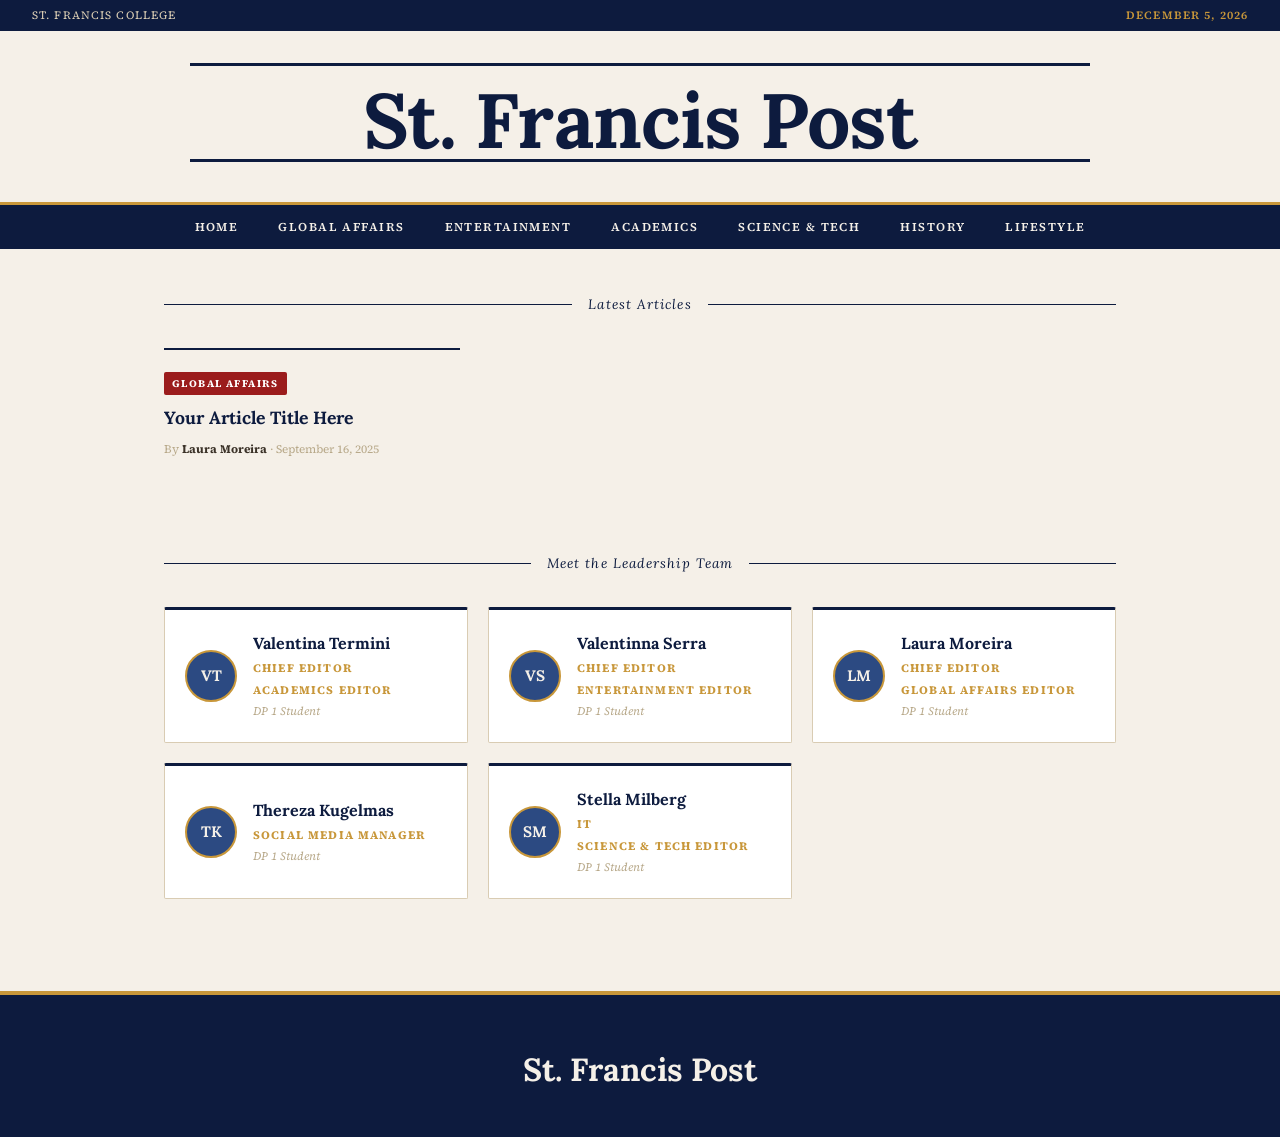
==== index.html @ b8cde94e "Replace coming soon section with article grid Replaced the coming soon section with an article grid " ====
<!DOCTYPE html>
<html lang="en">
<head>
  <meta charset="UTF-8" />
  <meta name="viewport" content="width=device-width, initial-scale=1.0" />
  <title>St. Francis Post</title>
  <link rel="preconnect" href="https://fonts.googleapis.com" />
  <link rel="preconnect" href="https://fonts.gstatic.com" crossorigin />
  <link href="https://fonts.googleapis.com/css2?family=EB+Garamond:ital,wght@0,400;0,700;1,400&family=Lora:ital,wght@0,400;0,700;1,400&family=Source+Serif+4:opsz,wght@8..60,400;8..60,600&display=swap" rel="stylesheet" />
  <link rel="stylesheet" href="styles.css" />
</head>

<body>

  <div class="top-bar">
    <span>St. Francis College</span>
    <span class="top-bar-date" id="auto-date"></span>
  </div>

  <header class="masthead">
    <div class="masthead-rule"></div>
    <h1 class="masthead-title">St. Francis Post</h1>
    <div class="masthead-rule"></div>
  </header>

  <nav class="main-nav">
    <ul class="nav-list">
      <li><a href="index.html">Home</a></li>
      <li><a href="global-affairs.html">Global Affairs</a></li>
      <li><a href="entertainment.html">Entertainment</a></li>
      <li><a href="academics.html">Academics</a></li>
      <li><a href="science-tech.html">Science & Tech</a></li>
      <li><a href="history.html">History</a></li>
      <li><a href="lifestyle.html">Lifestyle</a></li>
    </ul>
  </nav>

  <main class="main-content">

    <div class="section-rule"><span>Latest Articles</span></div>

    <section class="article-grid">
  <article class="card" onclick="location.href='rise-ai.html'" style="cursor:pointer;">
    <span class="label label--global">Global Affairs</span>
    <h3 class="card-headline">Your Article Title Here</h3>
    <p class="card-byline">By <strong>Laura Moreira</strong> · September 16, 2025</p>
  </article>
</section>

    <div class="section-rule"><span>Meet the Leadership Team</span></div>

    <section class="leadership">
      <div class="staff-grid">

        <div class="staff-card">
          <div class="staff-avatar">VT</div>
          <div>
            <h3 class="staff-name">Valentina Termini</h3>
            <p class="staff-title">Chief Editor</p>
            <p class="staff-title">Academics Editor</p>
            <p class="staff-grade">DP 1 Student</p>
          </div>
        </div>

        <div class="staff-card">
          <div class="staff-avatar">VS</div>
          <div>
            <h3 class="staff-name">Valentinna Serra</h3>
            <p class="staff-title">Chief Editor</p>
            <p class="staff-title">Entertainment Editor</p>
            <p class="staff-grade">DP 1 Student</p>
          </div>
        </div>

        <div class="staff-card">
          <div class="staff-avatar">LM</div>
          <div>
            <h3 class="staff-name">Laura Moreira</h3>
            <p class="staff-title">Chief Editor</p>
            <p class="staff-title">Global Affairs Editor</p>
            <p class="staff-grade">DP 1 Student</p>
          </div>
        </div>

        <div class="staff-card">
          <div class="staff-avatar">TK</div>
          <div>
            <h3 class="staff-name">Thereza Kugelmas</h3>
            <p class="staff-title">Social Media Manager</p>
            <p class="staff-grade">DP 1 Student</p>
          </div>
        </div>

        <div class="staff-card">
          <div class="staff-avatar">SM</div>
          <div>
            <h3 class="staff-name">Stella Milberg</h3>
            <p class="staff-title">IT</p>
            <p class="staff-title">Science & Tech Editor</p>
            <p class="staff-grade">DP 1 Student</p>
          </div>
        </div>

      </div>
    </section>

  </main>

  <footer class="site-footer">
    <h2 class="footer-title">St. Francis Post</h2>
  </footer>

  <script>
    document.getElementById('auto-date').textContent = new Date().toLocaleDateString('en-US', {
      month: 'long', day: 'numeric', year: 'numeric'
    });
  </script>

</body>
</html>
---- styles.css ----
/* ============================================================
   ST. FRANCIS POST — SIMPLIFIED STYLESHEET
   ============================================================ */

*, *::before, *::after {
  box-sizing: border-box;
  margin: 0;
  padding: 0;
}

:root {
  --navy:       #0d1b3e;
  --navy-light: #2c4a82;
  --beige:      #f5f0e8;
  --beige-dark: #ede5d5;
  --beige-deep: #d9ccb3;
  --ink:        #1a1612;
  --ink-soft:   #3b3228;
  --rule:       #b8a98a;
  --gold:       #c8973a;
  --red:        #9b1c1c;
  --green:      #1a5c2e;
  --purple:     #5c1a4a;
  --teal:       #1a4a5c;

  --font-lora:     'Lora', serif;
  --font-source:   'Source Serif 4', serif;
  --font-garamond: 'EB Garamond', serif;
}

html { font-size: 16px; }

body {
  background: var(--beige);
  color: var(--ink);
  font-family: var(--font-garamond);
  line-height: 1.7;
  -webkit-font-smoothing: antialiased;
}

a { color: inherit; text-decoration: none; }
ul { list-style: none; }

/* ============================================================
   TOP BAR
   ============================================================ */
.top-bar {
  background: var(--navy);
  color: var(--beige-deep);
  font-family: var(--font-source);
  font-size: 0.7rem;
  letter-spacing: 0.1em;
  text-transform: uppercase;
  padding: 6px 32px;
  display: flex;
  justify-content: space-between;
}

.top-bar-date { color: var(--gold); font-weight: 600; }

/* ============================================================
   MASTHEAD
   ============================================================ */
.masthead {
  text-align: center;
  padding: 32px 24px 24px;
  background: var(--beige);
}

.masthead-rule {
  height: 3px;
  background: var(--navy);
  max-width: 900px;
  margin: 0 auto 16px;
}

.masthead-rule + .masthead-title + .masthead-tagline + .masthead-rule {
  margin: 16px auto 0;
}

.masthead-title {
  font-family: var(--font-lora);
  font-size: clamp(2.8rem, 6vw, 5rem);
  font-weight: 700;
  color: var(--navy);
  line-height: 1;
  letter-spacing: -0.01em;
}

/* ============================================================
   NAV
   ============================================================ */
.main-nav {
  background: var(--navy);
  border-top: 3px solid var(--gold);
  position: sticky;
  top: 0;
  z-index: 100;
}

.nav-list {
  max-width: 1000px;
  margin: 0 auto;
  display: flex;
  justify-content: center;
  flex-wrap: wrap;
}

.nav-list li a {
  display: block;
  padding: 12px 20px;
  font-family: var(--font-source);
  font-size: 0.75rem;
  font-weight: 600;
  letter-spacing: 0.12em;
  text-transform: uppercase;
  color: var(--beige);
  transition: color 0.2s;
}

.nav-list li a:hover { color: var(--gold); }

/* ============================================================
   MAIN CONTENT
   ============================================================ */
.main-content {
  max-width: 1000px;
  margin: 0 auto;
  padding: 0 24px;
}

/* ============================================================
   LABELS
   ============================================================ */
.label {
  display: inline-block;
  font-family: var(--font-source);
  font-size: 0.63rem;
  font-weight: 700;
  letter-spacing: 0.14em;
  text-transform: uppercase;
  padding: 3px 8px;
  border-radius: 2px;
  margin-bottom: 12px;
}

.label--global        { background: var(--red);   color: #fff; }
.label--entertainment { background: var(--purple);  color: #fff; }
.label--academics     { background: var(--gold);    color: #fff; }
.label--science       { background: var(--green);    color: #fff; }
.label--history       { background: #6b4c11;        color: #fff; }
.label--lifestyle     { background: var(--teal);   color: #fff; }


/* ============================================================
   SECTION RULE
   ============================================================ */
.section-rule {
  display: flex;
  align-items: center;
  gap: 16px;
  margin: 44px 0 32px;
}

.section-rule::before,
.section-rule::after {
  content: '';
  flex: 1;
  height: 1px;
  background: var(--navy);
}

.section-rule span {
  font-family: var(--font-lora);
  font-size: 0.85rem;
  font-style: italic;
  letter-spacing: 0.08em;
  color: var(--navy);
  white-space: nowrap;
}

/* ============================================================
   ARTICLE GRID
   ============================================================ */
.article-grid {
  display: grid;
  grid-template-columns: repeat(3, 1fr);
  gap: 32px;
  padding-bottom: 48px;
}

.card {
  border-top: 2px solid var(--navy);
  padding-top: 18px;
}

.card-headline {
  font-family: var(--font-lora);
  font-size: 1.1rem;
  font-weight: 700;
  color: var(--navy);
  line-height: 1.3;
  margin-bottom: 10px;
}

.card-excerpt {
  font-family: var(--font-garamond);
  font-size: 1rem;
  color: var(--ink-soft);
  line-height: 1.6;
  margin-bottom: 12px;
}

.card-byline {
  font-family: var(--font-source);
  font-size: 0.72rem;
  color: var(--rule);
}

.card-byline strong { color: var(--ink-soft); }

/* ============================================================
   LEADERSHIP
   ============================================================ */
.leadership {
  padding-bottom: 60px;
}

.staff-grid {
  display: grid;
  grid-template-columns: repeat(3, 1fr);
  gap: 20px;
  margin-bottom: 32px;
}

.staff-card {
  display: flex;
  align-items: center;
  gap: 16px;
  padding: 20px;
  background: #fff;
  border: 1px solid var(--beige-deep);
  border-top: 3px solid var(--navy);
  border-radius: 2px;
}

.staff-card--featured {
  background: var(--navy);
  border-top-color: var(--gold);
}

.staff-card--featured .staff-name  { color: var(--beige); }
.staff-card--featured .staff-title { color: var(--gold); }
.staff-card--featured .staff-grade { color: var(--beige-deep); }

.staff-avatar {
  width: 52px;
  height: 52px;
  border-radius: 50%;
  background: var(--navy-light);
  border: 2px solid var(--gold);
  display: flex;
  align-items: center;
  justify-content: center;
  font-family: var(--font-lora);
  font-size: 0.95rem;
  font-weight: 700;
  color: var(--beige);
  flex-shrink: 0;
}

.staff-card--featured .staff-avatar {
  background: rgba(255,255,255,0.15);
}

.staff-name {
  font-family: var(--font-lora);
  font-size: 1rem;
  font-weight: 700;
  color: var(--navy);
  margin-bottom: 2px;
}

.staff-title {
  font-family: var(--font-source);
  font-size: 0.72rem;
  font-weight: 700;
  letter-spacing: 0.1em;
  text-transform: uppercase;
  color: var(--gold);
  margin-bottom: 2px;
}

.staff-grade {
  font-family: var(--font-source);
  font-size: 0.72rem;
  font-style: italic;
  color: var(--rule);
}

.faculty-note {
  text-align: center;
  font-family: var(--font-garamond);
  font-size: 1rem;
  font-style: italic;
  color: var(--ink-soft);
  padding: 16px 0;
  border-top: 1px solid var(--beige-deep);
  border-bottom: 1px solid var(--beige-deep);
}

/* ============================================================
   FOOTER
   ============================================================ */
.site-footer {
  background: var(--navy);
  border-top: 4px solid var(--gold);
  text-align: center;
  padding: 48px 24px 32px;
}

.footer-title {
  font-family: var(--font-lora);
  font-size: 2rem;
  font-weight: 700;
  color: var(--beige);
  margin-bottom: 8px;
}

.footer-sub {
  font-family: var(--font-garamond);
  font-size: 1rem;
  font-style: italic;
  color: var(--beige-deep);
  margin-bottom: 12px;
}

.footer-contact {
  font-family: var(--font-source);
  font-size: 0.78rem;
  color: var(--gold);
  letter-spacing: 0.05em;
  margin-bottom: 24px;
}

.footer-copy {
  font-family: var(--font-source);
  font-size: 0.68rem;
  color: rgba(245,240,232,0.35);
  letter-spacing: 0.03em;
}

/* ============================================================
   RESPONSIVE
   ============================================================ */
@media (max-width: 760px) {
  .article-grid  { grid-template-columns: repeat(2, 1fr); }
  .staff-grid    { grid-template-columns: repeat(2, 1fr); }
  .top-bar       { display: none; }
}

@media (max-width: 520px) {
  .article-grid  { grid-template-columns: 1fr; }
  .staff-grid    { grid-template-columns: 1fr; }
  .main-content  { padding: 0 16px; }
  .nav-list li a { padding: 10px 12px; font-size: 0.68rem; }
}

/* ============================================================
   ARTICLE PAGE
   ============================================================ */
.article-page {
  max-width: 680px;
  margin: 48px auto;
  padding-bottom: 60px;
}

.article-title {
  font-family: var(--font-lora);
  font-size: clamp(1.8rem, 3.5vw, 2.8rem);
  font-weight: 700;
  color: var(--navy);
  line-height: 1.2;
  margin-bottom: 12px;
}

.article-meta {
  font-family: var(--font-source);
  font-size: 0.78rem;
  color: var(--rule);
  margin-bottom: 28px;
  padding-bottom: 20px;
  border-bottom: 1px solid var(--beige-deep);
}

.article-meta strong { color: var(--ink-soft); }

.article-body p {
  font-family: var(--font-garamond);
  font-size: 1.15rem;
  line-height: 1.8;
  color: var(--ink);
  margin-bottom: 20px;
}

/* ============================================================
   CATEGORY PAGE
   ============================================================ */
.category-header {
  padding: 40px 0 8px;
}

.category-header h2 {
  font-family: var(--font-lora);
  font-size: clamp(1.8rem, 3vw, 2.5rem);
  font-weight: 700;
  color: var(--navy);
  margin-bottom: 8px;
}

.card:hover .card-headline {
  color: var(--navy-light);
}

/* ============================================================
   COMING SOON
   ============================================================ */
.coming-soon {
  text-align: center;
  padding: 80px 24px;
  border-top: 1px solid var(--beige-deep);
  border-bottom: 1px solid var(--beige-deep);
  margin-bottom: 60px;
}

.coming-soon-icon {
  font-size: 2rem;
  color: var(--gold);
  margin-bottom: 16px;
}

.coming-soon-title {
  font-family: var(--font-lora);
  font-size: 1.6rem;
  font-weight: 700;
  color: var(--navy);
  margin-bottom: 10px;
}

.coming-soon-text {
  font-family: var(--font-garamond);
  font-size: 1.05rem;
  font-style: italic;
  color: var(--ink-soft);
}
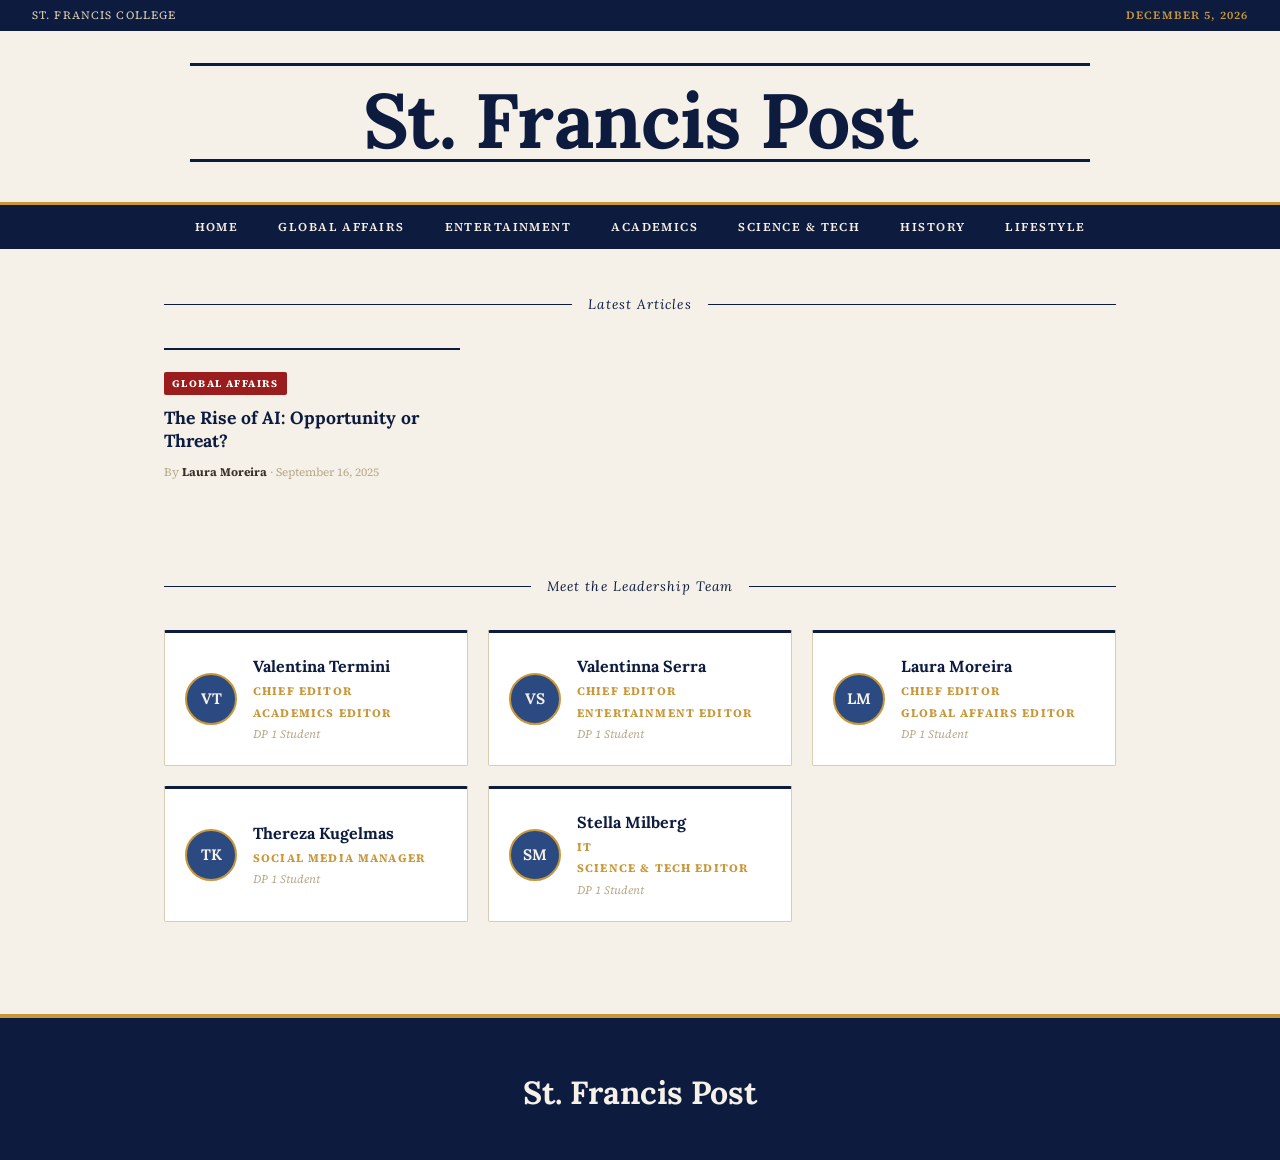
==== commit b2244b7c: "Update article title in index.html" ====
--- a/index.html
+++ b/index.html
@@ -42,7 +42,7 @@
     <section class="article-grid">
   <article class="card" onclick="location.href='rise-ai.html'" style="cursor:pointer;">
     <span class="label label--global">Global Affairs</span>
-    <h3 class="card-headline">Your Article Title Here</h3>
+    <h3 class="card-headline">The Rise of AI: Opportunity or Threat?</h3>
     <p class="card-byline">By <strong>Laura Moreira</strong> · September 16, 2025</p>
   </article>
 </section>
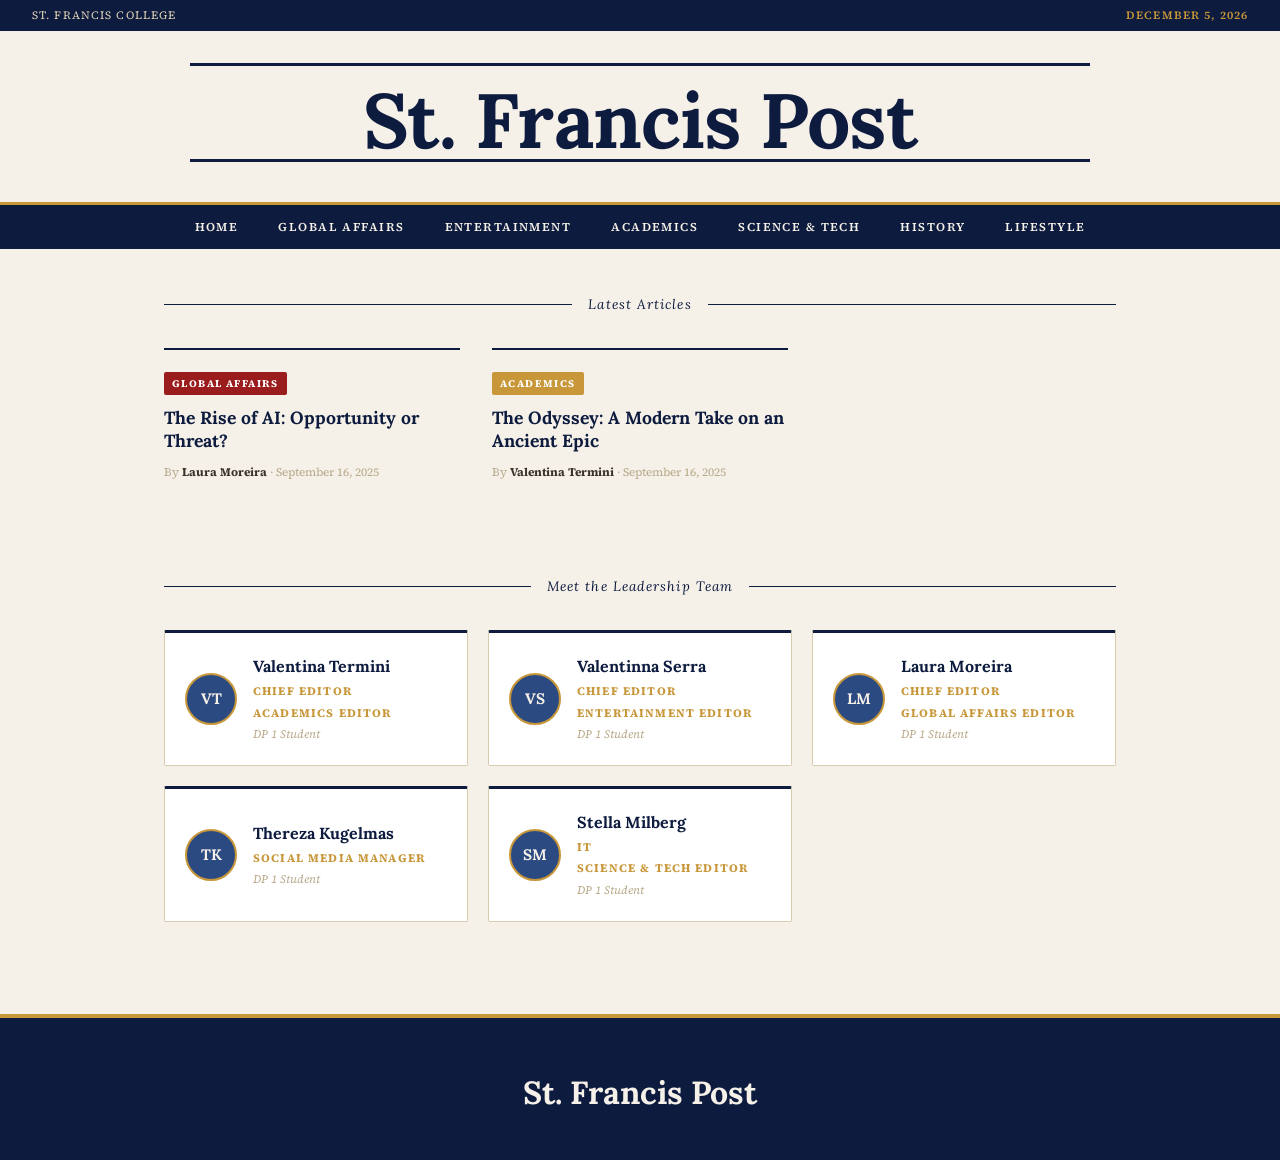
==== commit bcad065b: "Add new article section for 'The Odyssey'" ====
--- a/index.html
+++ b/index.html
@@ -44,6 +44,12 @@
     <span class="label label--global">Global Affairs</span>
     <h3 class="card-headline">The Rise of AI: Opportunity or Threat?</h3>
     <p class="card-byline">By <strong>Laura Moreira</strong> · September 16, 2025</p>
+  </article>
+      
+      <article class="card" onclick="location.href='the-odyssey.html'" style="cursor:pointer;">
+    <span class="label label--academics">Academics</span>
+    <h3 class="card-headline">The Odyssey: A Modern Take on an Ancient Epic</h3>
+    <p class="card-byline">By <strong>Valentina Termini</strong> · September 16, 2025</p>
   </article>
 </section>
 
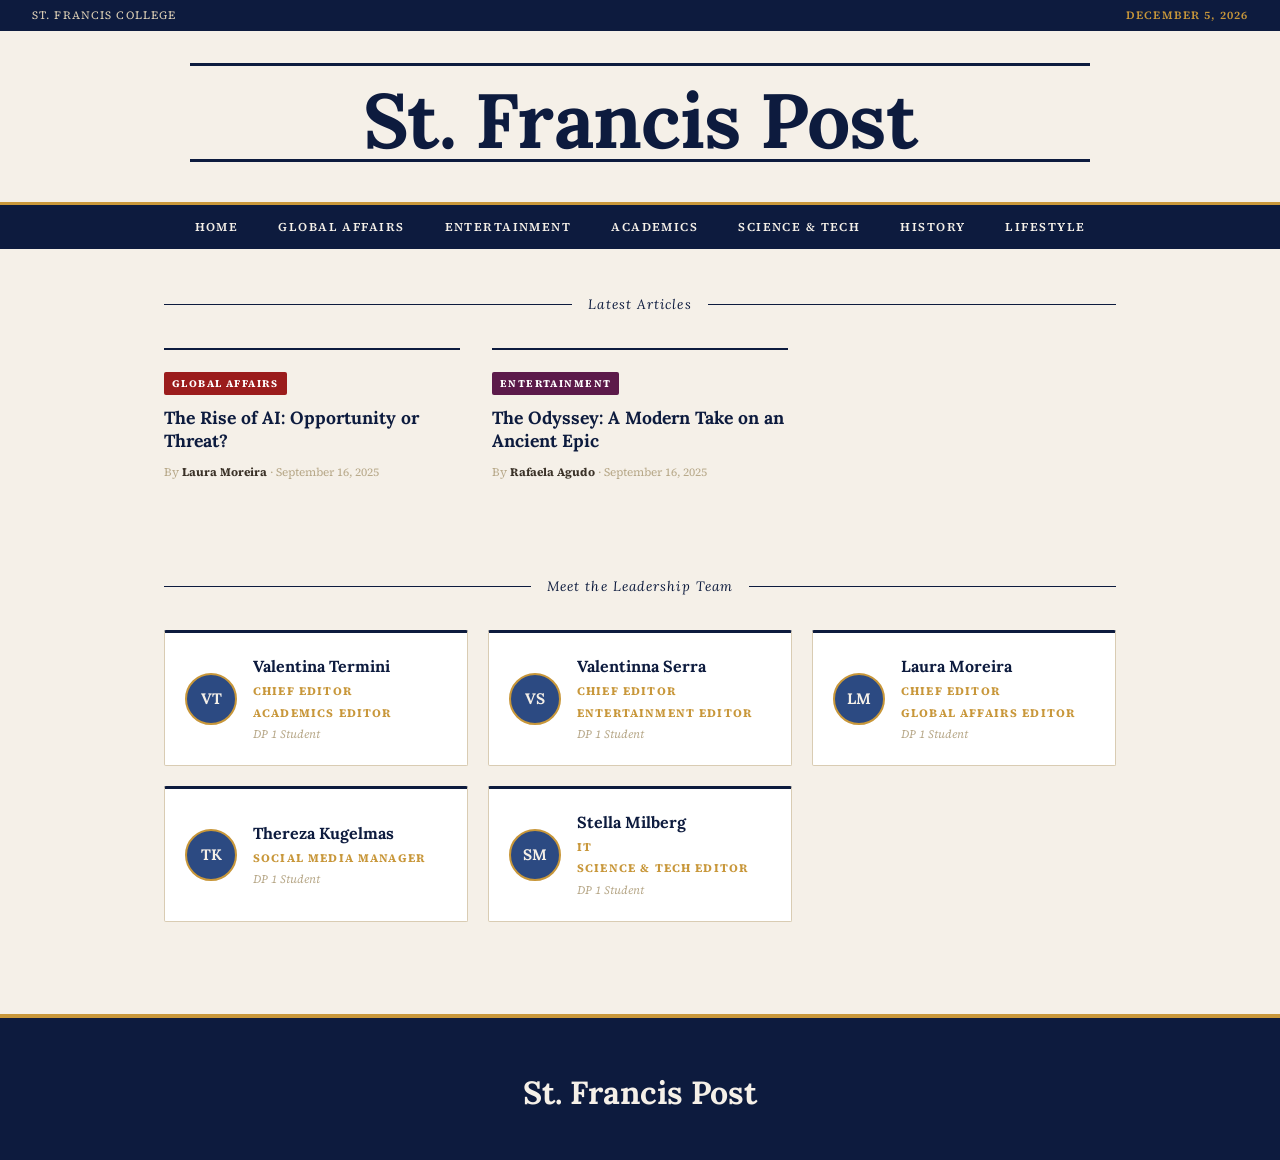
==== commit bd0c203a: "Change label from Academics to Entertainment" ====
--- a/index.html
+++ b/index.html
@@ -47,9 +47,9 @@
   </article>
       
       <article class="card" onclick="location.href='the-odyssey.html'" style="cursor:pointer;">
-    <span class="label label--academics">Academics</span>
+    <span class="label label--entertainment">Entertainment</span>
     <h3 class="card-headline">The Odyssey: A Modern Take on an Ancient Epic</h3>
-    <p class="card-byline">By <strong>Valentina Termini</strong> · September 16, 2025</p>
+    <p class="card-byline">By <strong>Rafaela Agudo</strong> · September 16, 2025</p>
   </article>
 </section>
 
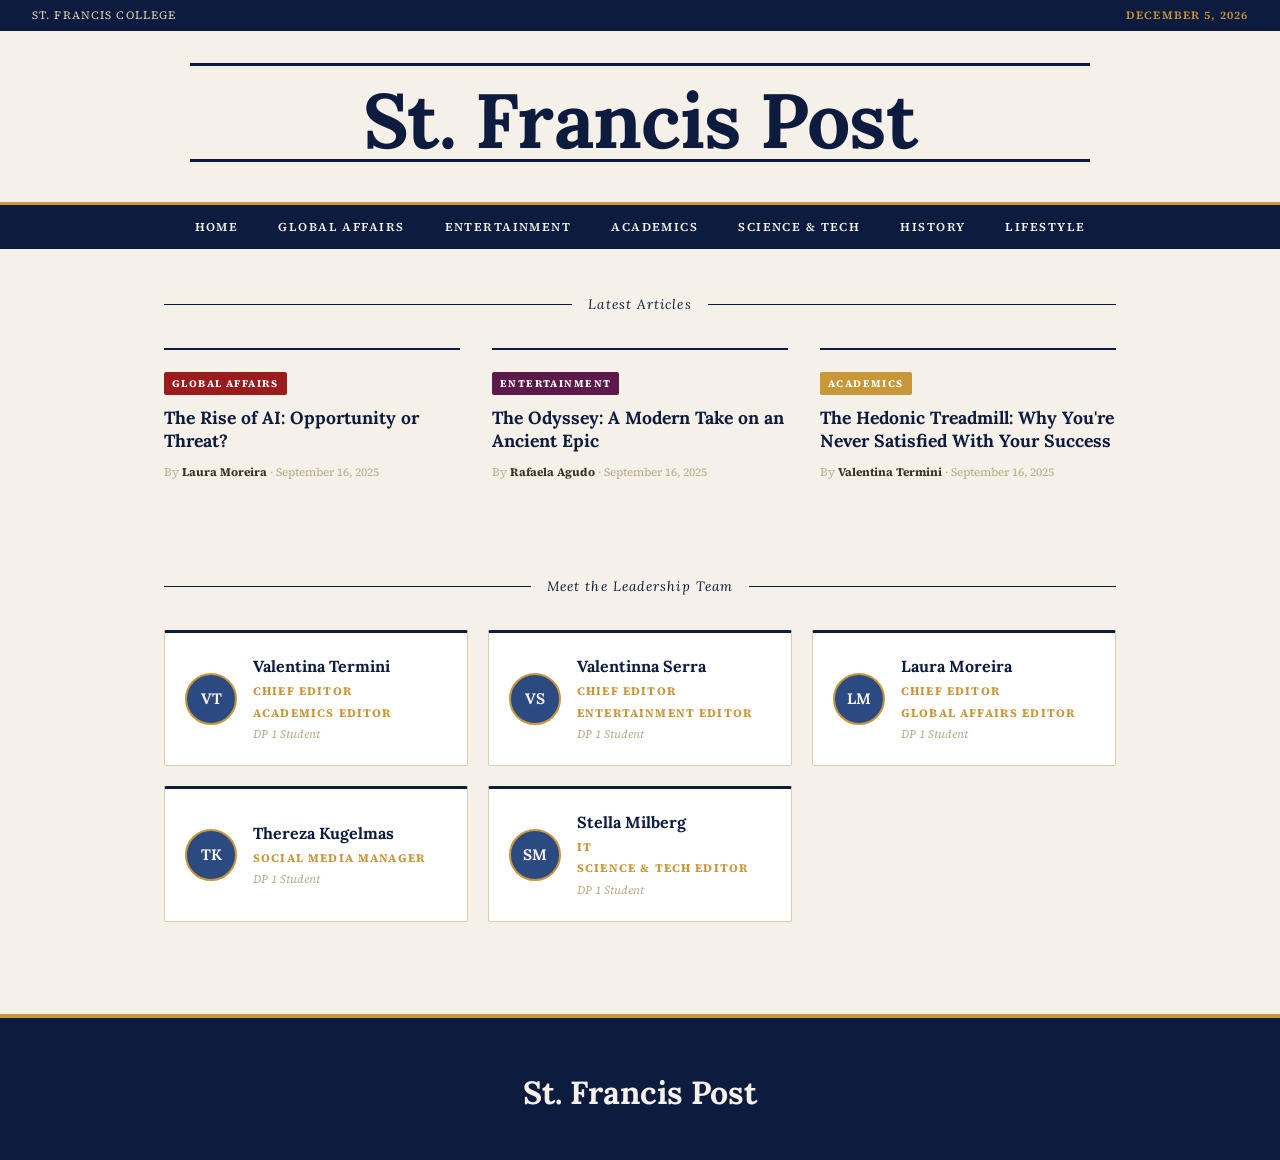
==== commit 20843449: "Add article section for Hedonic Treadmill" ====
--- a/index.html
+++ b/index.html
@@ -50,6 +50,12 @@
     <span class="label label--entertainment">Entertainment</span>
     <h3 class="card-headline">The Odyssey: A Modern Take on an Ancient Epic</h3>
     <p class="card-byline">By <strong>Rafaela Agudo</strong> · September 16, 2025</p>
+  </article>
+
+      <article class="card" onclick="location.href='hedonic.html'" style="cursor:pointer;">
+    <span class="label label--academics">Academics</span>
+    <h3 class="card-headline">The Hedonic Treadmill: Why You're Never Satisfied With Your Success</h3>
+    <p class="card-byline">By <strong>Valentina Termini</strong> · September 16, 2025</p>
   </article>
 </section>
 
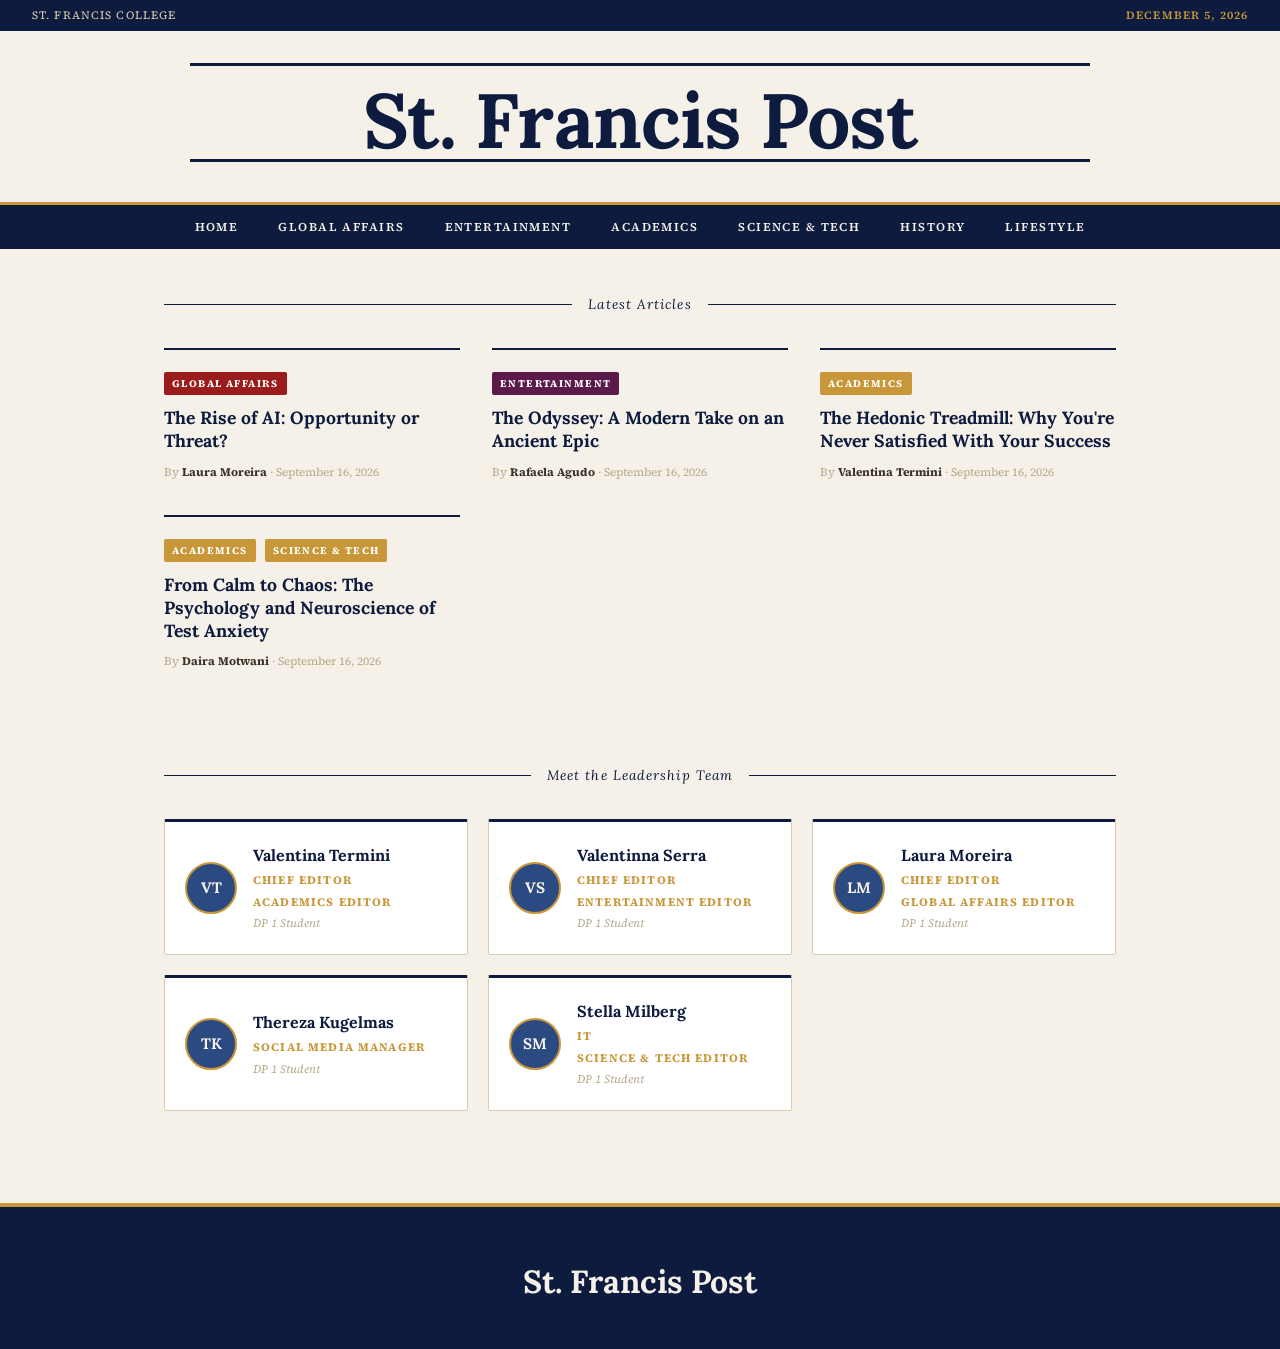
==== commit e21eeee1: "Update publication dates and add new article" ====
--- a/index.html
+++ b/index.html
@@ -43,20 +43,28 @@
   <article class="card" onclick="location.href='rise-ai.html'" style="cursor:pointer;">
     <span class="label label--global">Global Affairs</span>
     <h3 class="card-headline">The Rise of AI: Opportunity or Threat?</h3>
-    <p class="card-byline">By <strong>Laura Moreira</strong> · September 16, 2025</p>
+    <p class="card-byline">By <strong>Laura Moreira</strong> · September 16, 2026</p>
   </article>
       
       <article class="card" onclick="location.href='the-odyssey.html'" style="cursor:pointer;">
     <span class="label label--entertainment">Entertainment</span>
     <h3 class="card-headline">The Odyssey: A Modern Take on an Ancient Epic</h3>
-    <p class="card-byline">By <strong>Rafaela Agudo</strong> · September 16, 2025</p>
+    <p class="card-byline">By <strong>Rafaela Agudo</strong> · September 16, 2026</p>
   </article>
 
       <article class="card" onclick="location.href='hedonic.html'" style="cursor:pointer;">
     <span class="label label--academics">Academics</span>
     <h3 class="card-headline">The Hedonic Treadmill: Why You're Never Satisfied With Your Success</h3>
-    <p class="card-byline">By <strong>Valentina Termini</strong> · September 16, 2025</p>
+    <p class="card-byline">By <strong>Valentina Termini</strong> · September 16, 2026</p>
   </article>
+
+<article class="card" onclick="location.href='testanxiety.html'" style="cursor:pointer;">
+    <span class="label label--academics">Academics</span>
+    <span class="label label--academics">Science & Tech</span>
+    <h3 class="card-headline">From Calm to Chaos: The Psychology and Neuroscience of Test Anxiety</h3>
+    <p class="card-byline">By <strong>Daira Motwani</strong> · September 16, 2026</p>
+  </article>
+    
 </section>
 
     <div class="section-rule"><span>Meet the Leadership Team</span></div>
--- a/styles.css
+++ b/styles.css
@@ -453,3 +453,6 @@
   font-style: italic;
   color: var(--ink-soft);
 }
+.label + .label {
+  margin-left: 6px;
+}
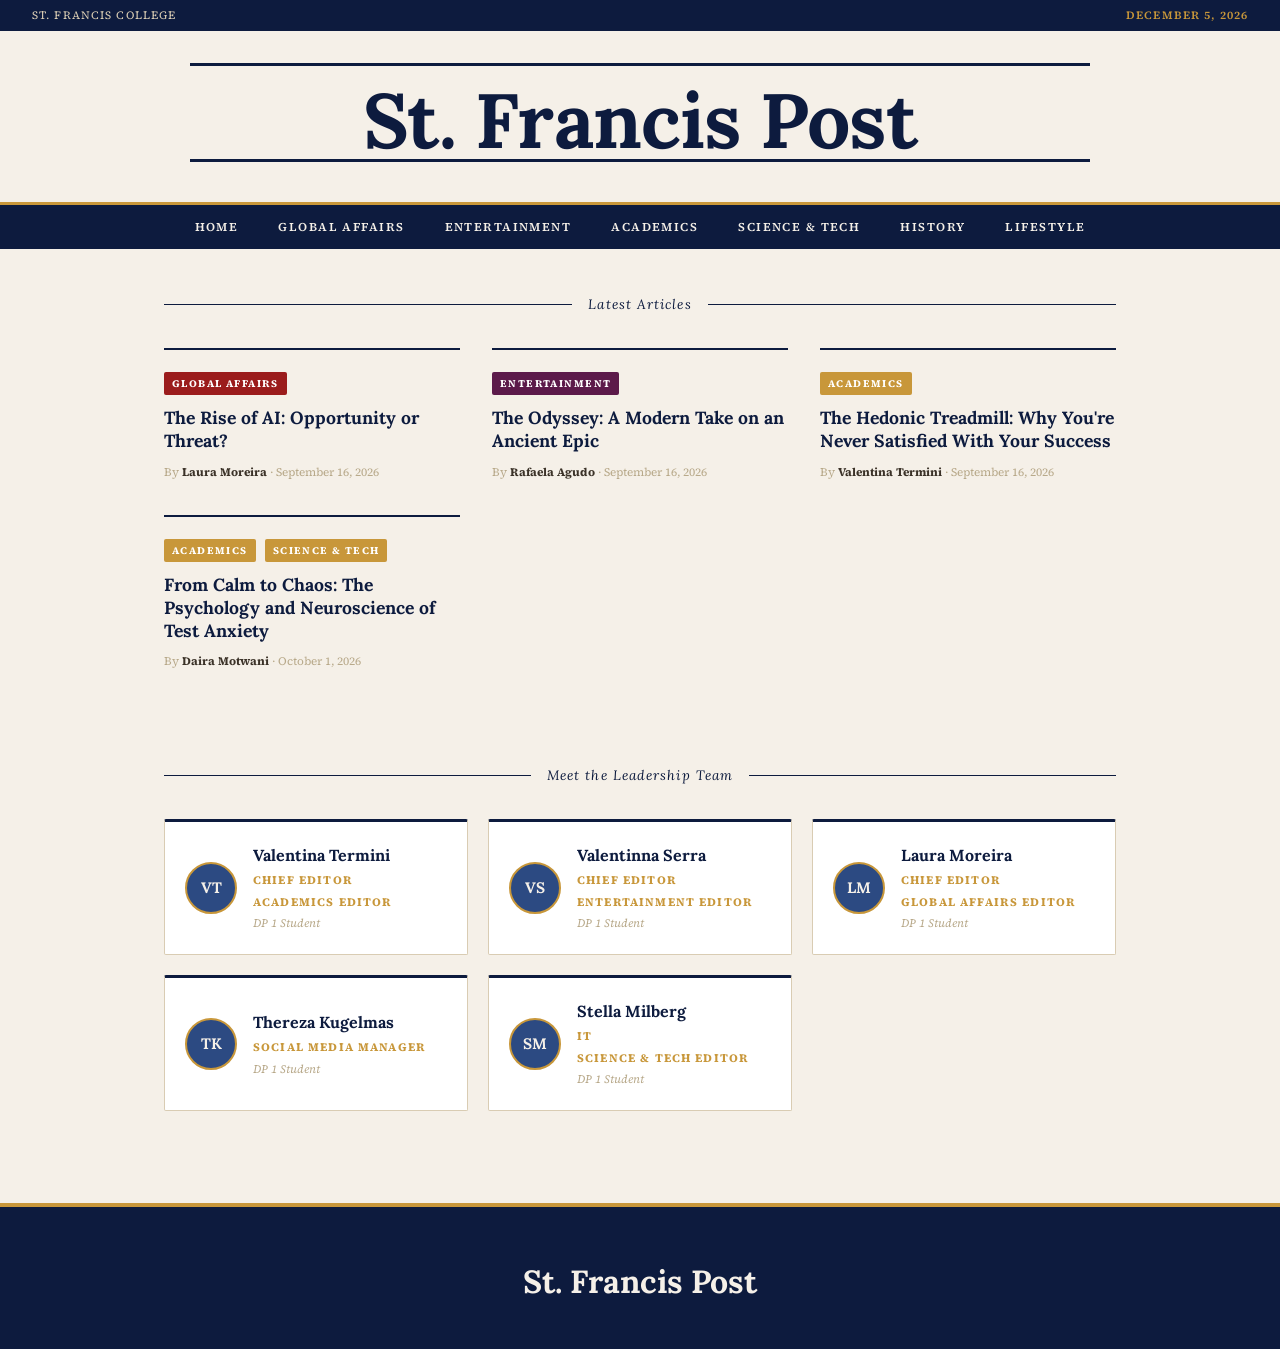
==== commit a084769b: "Update publication date for test anxiety article" ====
--- a/index.html
+++ b/index.html
@@ -62,7 +62,7 @@
     <span class="label label--academics">Academics</span>
     <span class="label label--academics">Science & Tech</span>
     <h3 class="card-headline">From Calm to Chaos: The Psychology and Neuroscience of Test Anxiety</h3>
-    <p class="card-byline">By <strong>Daira Motwani</strong> · September 16, 2026</p>
+    <p class="card-byline">By <strong>Daira Motwani</strong> · October 1, 2026</p>
   </article>
     
 </section>
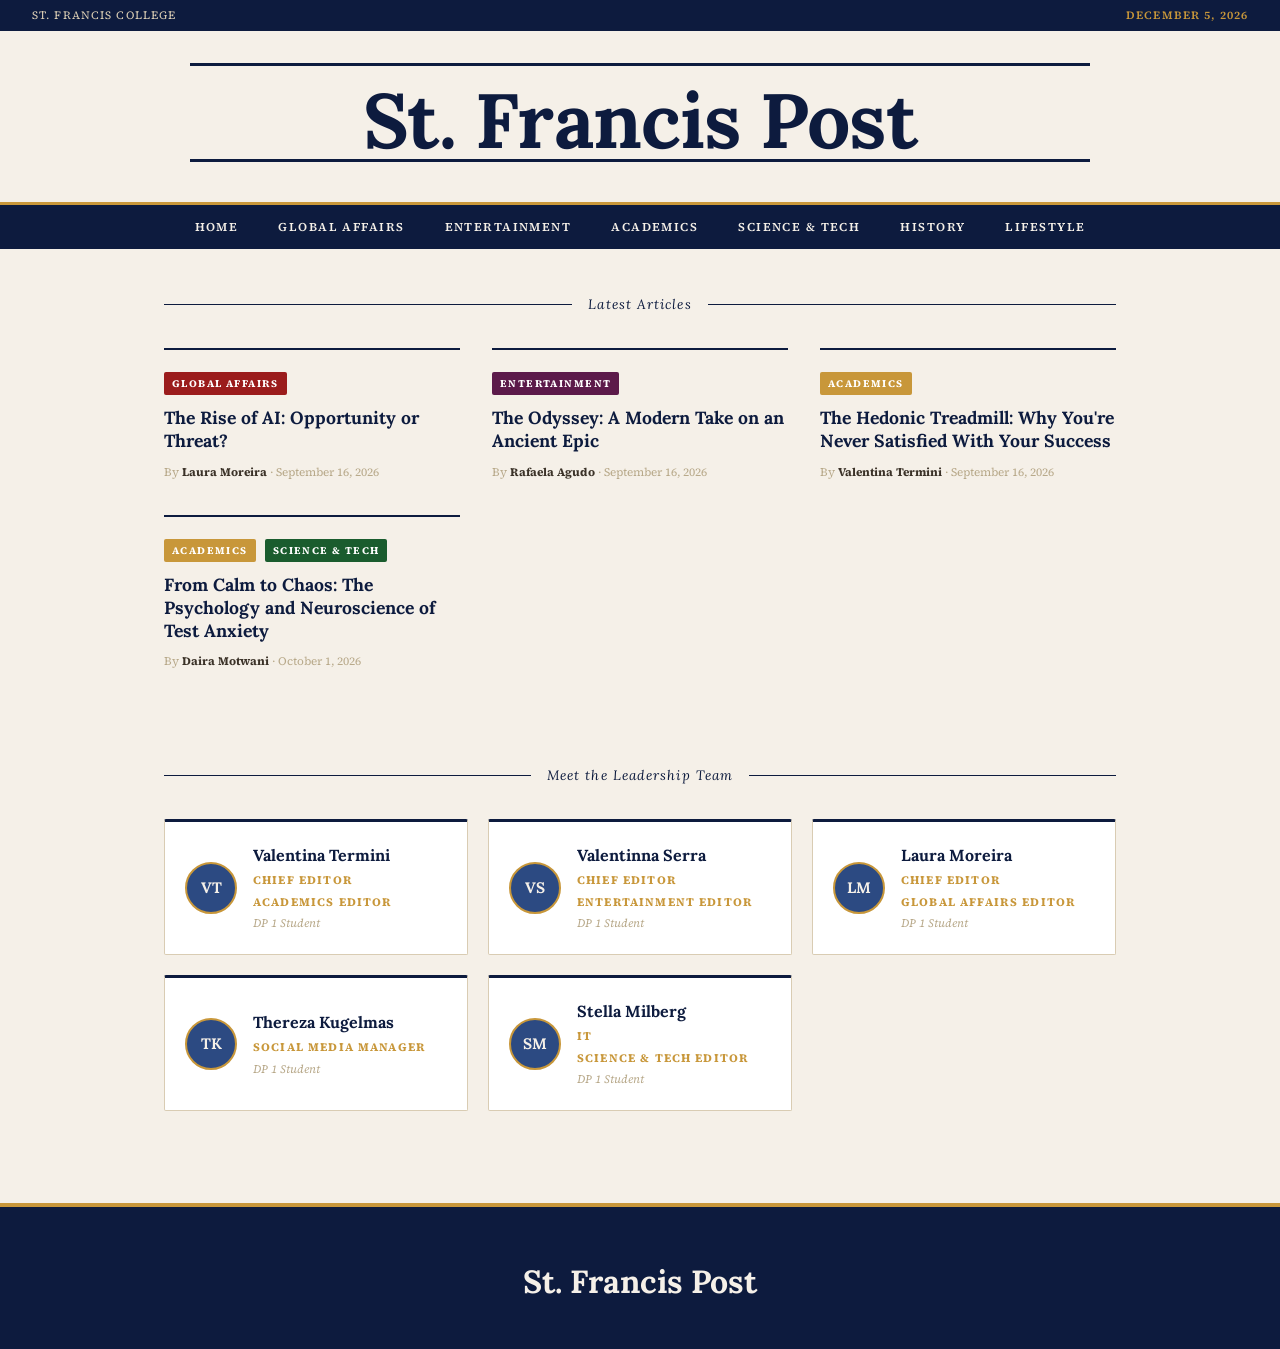
==== commit 3325b491: "Change label class for Science & Tech span" ====
--- a/index.html
+++ b/index.html
@@ -60,7 +60,7 @@
 
 <article class="card" onclick="location.href='testanxiety.html'" style="cursor:pointer;">
     <span class="label label--academics">Academics</span>
-    <span class="label label--academics">Science & Tech</span>
+    <span class="label label--science">Science & Tech</span>
     <h3 class="card-headline">From Calm to Chaos: The Psychology and Neuroscience of Test Anxiety</h3>
     <p class="card-byline">By <strong>Daira Motwani</strong> · October 1, 2026</p>
   </article>
--- a/styles.css
+++ b/styles.css
@@ -456,3 +456,6 @@
 .label + .label {
   margin-left: 6px;
 }
+.category-page .article-grid {
+  grid-template-columns: repeat(3, 1fr);
+}
